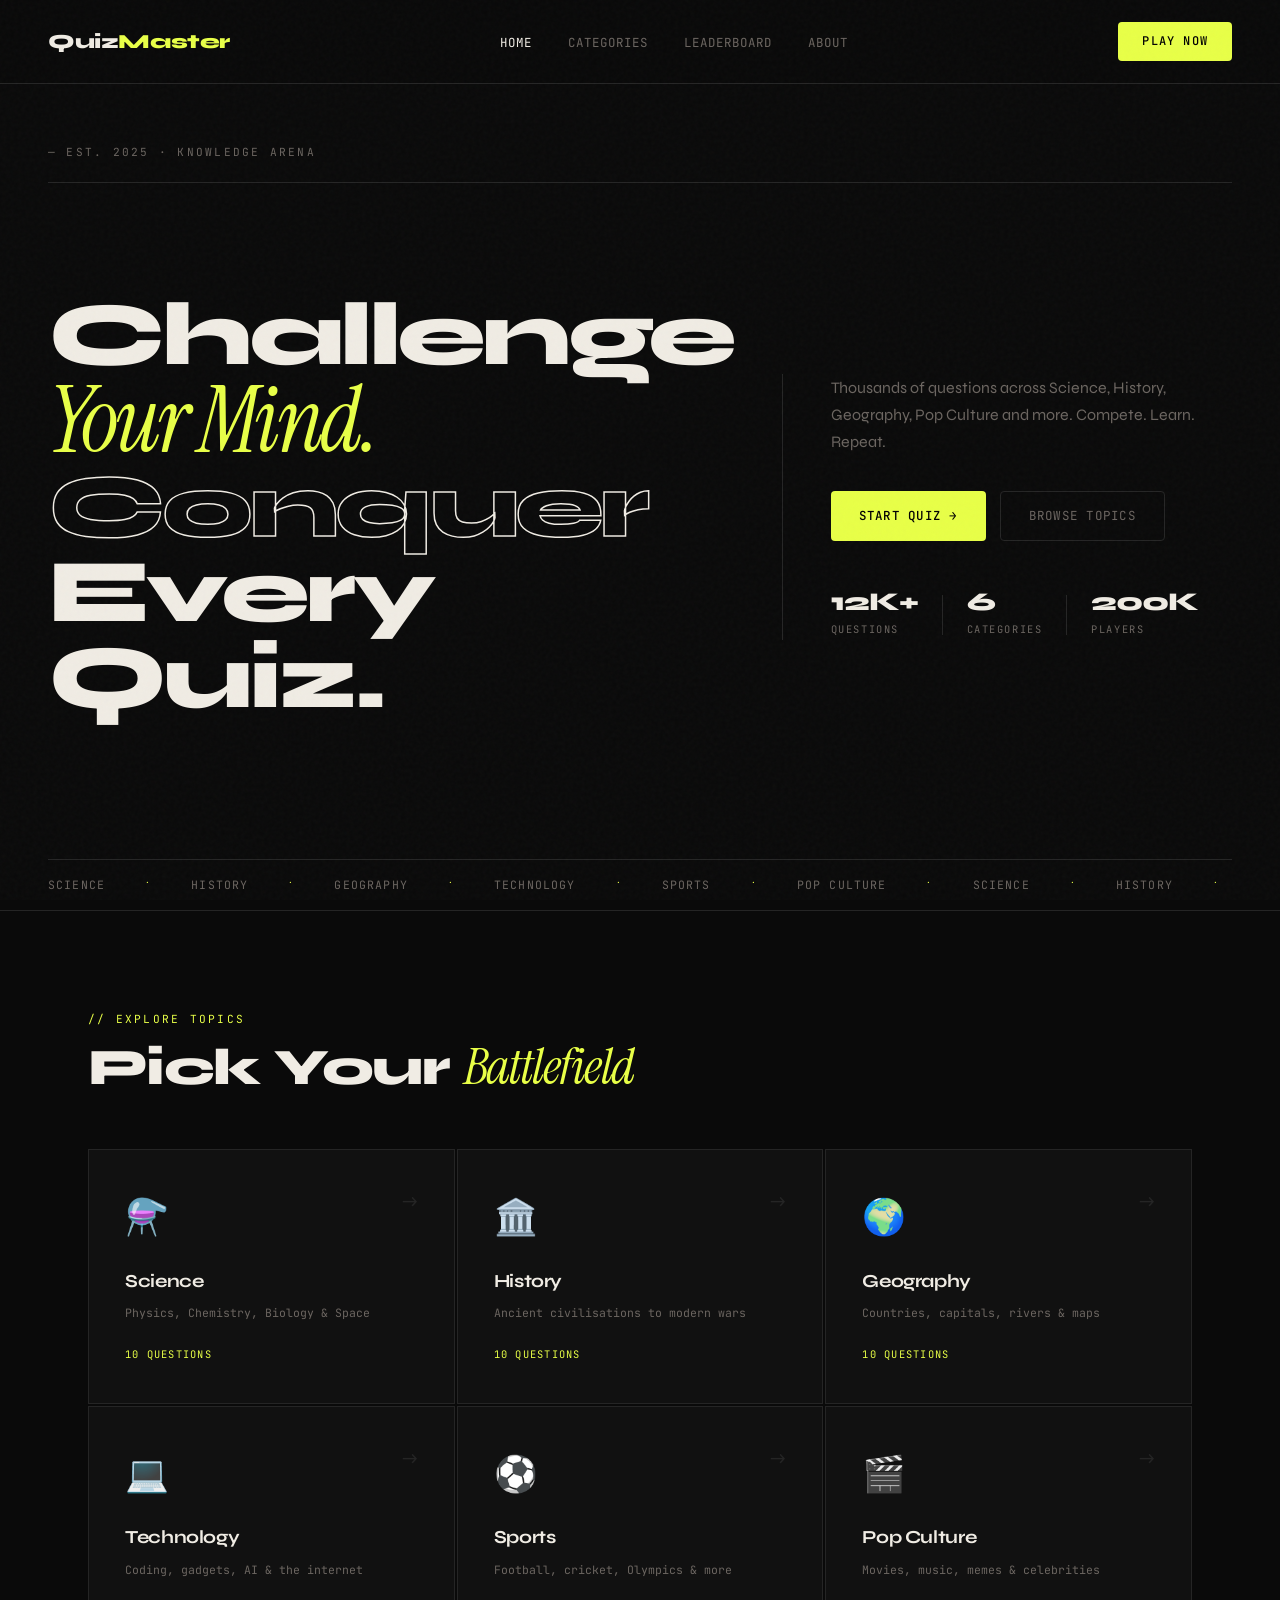
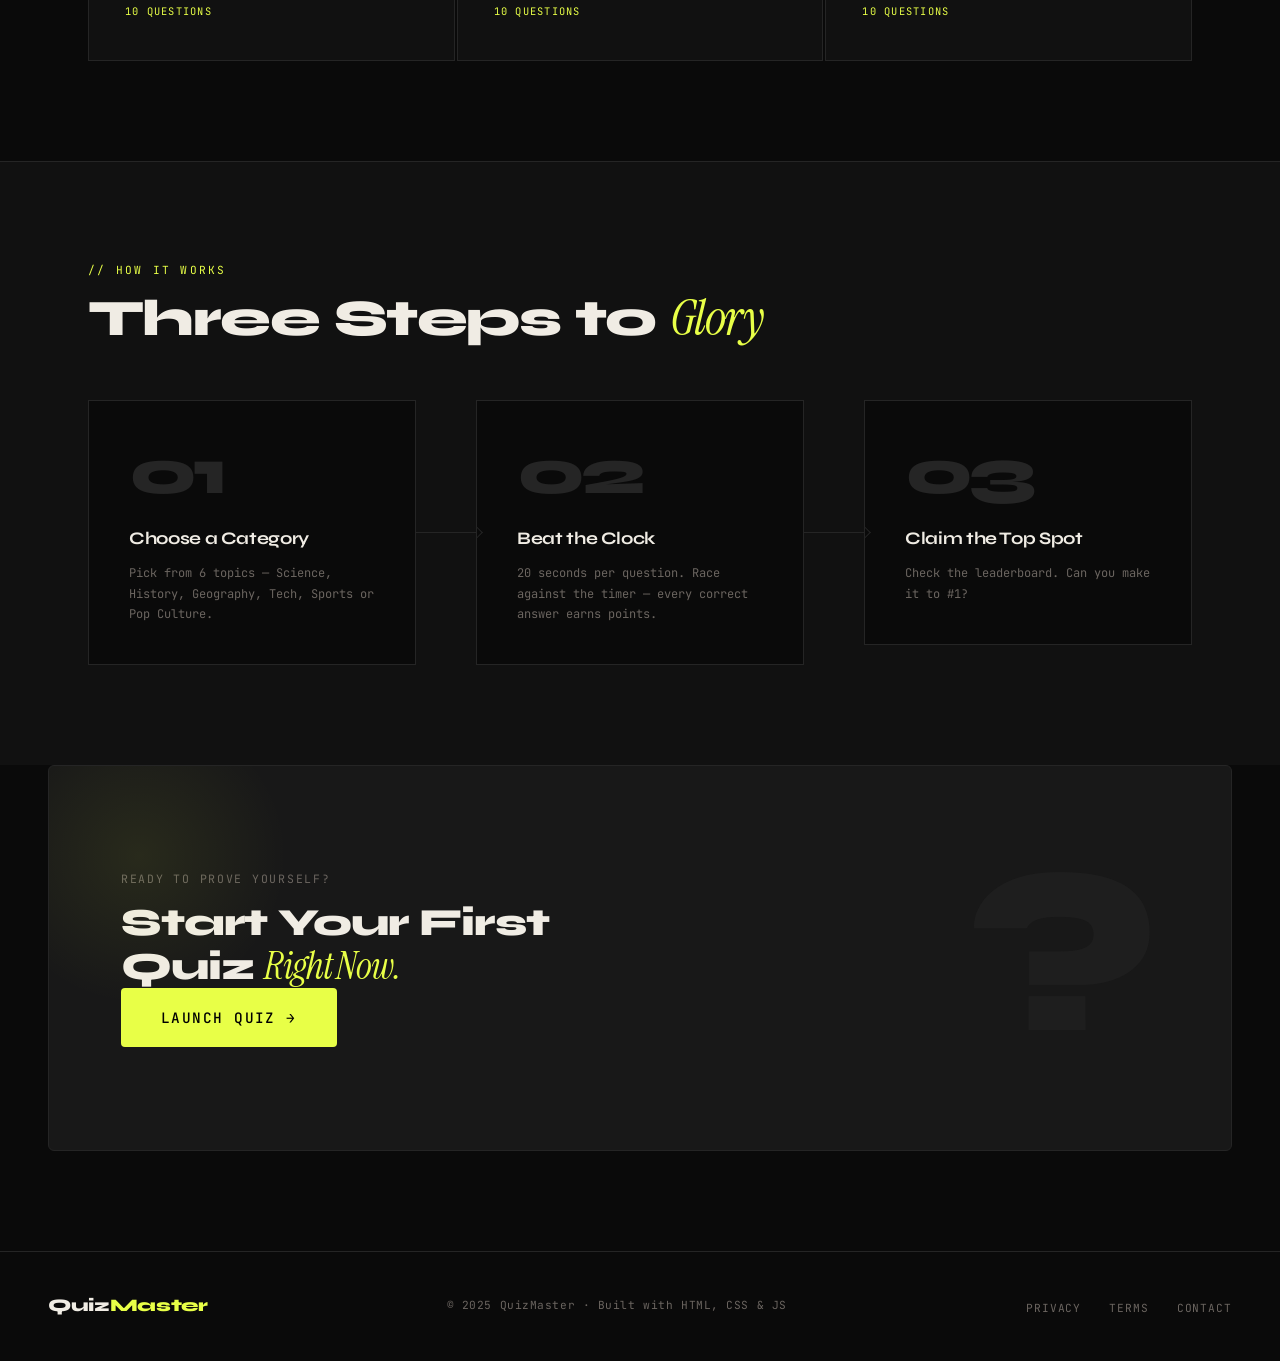
==== index.html @ 22745537 "Add files via upload" ====
<!DOCTYPE html>
<html lang="en">
<head>
  <meta charset="UTF-8"/>
  <meta name="viewport" content="width=device-width, initial-scale=1.0"/>
  <title>QuizMaster — Test Your Knowledge</title>
  <link rel="preconnect" href="https://fonts.googleapis.com">
  <link rel="preconnect" href="https://fonts.gstatic.com" crossorigin>
  <link href="https://fonts.googleapis.com/css2?family=Syne:wght@400;700;800&family=Instrument+Serif:ital@0;1&family=JetBrains+Mono:wght@400;500&display=swap" rel="stylesheet">
  <link rel="stylesheet" href="style.css">
  <link rel="stylesheet" href="index.css">
</head>
<body>
 
<div class="noise"></div>
 
<!-- NAVBAR -->
<nav class="navbar">
  <div class="nav-logo">Quiz<span>Master</span></div>
  <ul class="nav-links">
    <li><a href="index.html" class="active">Home</a></li>
    <li><a href="categories.html">Categories</a></li>
    <li><a href="leaderboard.html">Leaderboard</a></li>
    <li><a href="about.html">About</a></li>
  </ul>
  <a href="quiz.html" class="nav-cta">Play Now</a>
</nav>
 
<!-- ░░ HERO ░░ -->
<section class="hero">
  <div class="hero-tag">— Est. 2025 · Knowledge Arena</div>
 
  <h1 class="hero-title">
    Challenge<br>
    <em>Your Mind.</em><br>
    <span class="outline-text">Conquer</span><br>
    Every Quiz.
  </h1>
 
  <div class="hero-right">
    <p class="hero-desc">
      Thousands of questions across Science, History, Geography,
      Pop Culture and more. Compete. Learn. Repeat.
    </p>
    <div class="hero-actions">
      <a href="quiz.html"       class="btn btn-primary">Start Quiz →</a>
      <a href="categories.html" class="btn btn-ghost">Browse Topics</a>
    </div>
    <div class="hero-stats">
      <div class="stat">
        <span class="stat-num">12K+</span>
        <span class="stat-label">Questions</span>
      </div>
      <div class="stat-div"></div>
      <div class="stat">
        <span class="stat-num">6</span>
        <span class="stat-label">Categories</span>
      </div>
      <div class="stat-div"></div>
      <div class="stat">
        <span class="stat-num">200K</span>
        <span class="stat-label">Players</span>
      </div>
    </div>
  </div>
  <div class="ticker-wrap">
    <div class="ticker">
      <span>Science</span><span>·</span>
      <span>History</span><span>·</span>
      <span>Geography</span><span>·</span>
      <span>Technology</span><span>·</span>
      <span>Sports</span><span>·</span>
      <span>Pop Culture</span><span>·</span>
      <span>Science</span><span>·</span>
      <span>History</span><span>·</span>
      <span>Geography</span><span>·</span>
      <span>Technology</span><span>·</span>
      <span>Sports</span><span>·</span>
      <span>Pop Culture</span><span>·</span>
    </div>
  </div>
</section>
 
<!-- ░░ CATEGORIES PREVIEW ░░ -->
<section class="home-cats" id="categories">
  <div class="home-cats-inner">
    <div class="section-header">
      <p class="section-tag">// explore topics</p>
      <h2 class="section-title">Pick Your <em>Battlefield</em></h2>
    </div>
    <div class="cat-grid">
      <a href="quiz.html?cat=science"    class="cat-card" style="--cc:#3a8fff">
        <div class="cat-icon">⚗️</div><h3>Science</h3>
        <p>Physics, Chemistry, Biology &amp; Space</p>
        <span class="cat-count">10 Questions</span><div class="cat-arrow">→</div>
      </a>
      <a href="quiz.html?cat=history"    class="cat-card" style="--cc:#ff5c3a">
        <div class="cat-icon">🏛️</div><h3>History</h3>
        <p>Ancient civilisations to modern wars</p>
        <span class="cat-count">10 Questions</span><div class="cat-arrow">→</div>
      </a>
      <a href="quiz.html?cat=geography"  class="cat-card" style="--cc:#4cde7f">
        <div class="cat-icon">🌍</div><h3>Geography</h3>
        <p>Countries, capitals, rivers &amp; maps</p>
        <span class="cat-count">10 Questions</span><div class="cat-arrow">→</div>
      </a>
      <a href="quiz.html?cat=technology" class="cat-card" style="--cc:#e8ff47">
        <div class="cat-icon">💻</div><h3>Technology</h3>
        <p>Coding, gadgets, AI &amp; the internet</p>
        <span class="cat-count">10 Questions</span><div class="cat-arrow">→</div>
      </a>
      <a href="quiz.html?cat=sports"     class="cat-card" style="--cc:#ff3a7a">
        <div class="cat-icon">⚽</div><h3>Sports</h3>
        <p>Football, cricket, Olympics &amp; more</p>
        <span class="cat-count">10 Questions</span><div class="cat-arrow">→</div>
      </a>
      <a href="quiz.html?cat=popculture" class="cat-card" style="--cc:#c03aff">
        <div class="cat-icon">🎬</div><h3>Pop Culture</h3>
        <p>Movies, music, memes &amp; celebrities</p>
        <span class="cat-count">10 Questions</span><div class="cat-arrow">→</div>
      </a>
    </div>
  </div>
</section>
 
<!-- ░░ HOW IT WORKS ░░ -->
<section class="how">
  <div class="how-inner">
    <div class="section-header">
      <p class="section-tag">// how it works</p>
      <h2 class="section-title">Three Steps to <em>Glory</em></h2>
    </div>
    <div class="steps">
      <div class="step">
        <div class="step-num">01</div>
        <h3>Choose a Category</h3>
        <p>Pick from 6 topics — Science, History, Geography, Tech, Sports or Pop Culture.</p>
      </div>
      <div class="step-conn"></div>
      <div class="step">
        <div class="step-num">02</div>
        <h3>Beat the Clock</h3>
        <p>20 seconds per question. Race against the timer — every correct answer earns points.</p>
      </div>
      <div class="step-conn"></div>
      <div class="step">
        <div class="step-num">03</div>
        <h3>Claim the Top Spot</h3>
        <p>Check the leaderboard. Can you make it to #1?</p>
      </div>
    </div>
  </div>
</section>
 
<!-- ░░ CTA BANNER ░░ -->
<section class="cta-banner">
  <div class="cta-inner">
    <p class="cta-sub">Ready to prove yourself?</p>
    <h2 class="cta-title">Start Your First Quiz <em>Right Now.</em></h2>
    <a href="quiz.html" class="btn btn-primary btn-large">Launch Quiz →</a>
  </div>
  <div class="cta-deco">?</div>
</section>
 
<!-- FOOTER -->
<footer class="footer">
  <div class="footer-logo">Quiz<span>Master</span></div>
  <p class="footer-copy">© 2025 QuizMaster · Built with HTML, CSS &amp; JS</p>
  <ul class="footer-links">
    <li><a href="#">Privacy</a></li>
    <li><a href="#">Terms</a></li>
    <li><a href="about.html">Contact</a></li>
  </ul>
</footer>
 
</body>
</html>
---- style.css ----
:root {
  --bg:       #0a0a0a;
  --surface:  #111111;
  --surface2: #181818;
  --border:   #252525;
  --text:     #f0ece4;
  --muted:    #6b6560;
  --accent:   #e8ff47;
  --accent2:  #ff5c3a;
  --accent3:  #3a8fff;
  --green:    #4cde7f;
  --purple:   #c03aff;
  --font-display: 'Syne', sans-serif;
  --font-serif:   'Instrument Serif', serif;
  --font-mono:    'JetBrains Mono', monospace;
  --radius: 4px;
  --ease:   0.22s cubic-bezier(0.4,0,0.2,1);
}
 
/* ── RESET ── */
*, *::before, *::after { box-sizing: border-box; margin: 0; padding: 0; }
html { scroll-behavior: smooth; }
body { background: var(--bg); color: var(--text); font-family: var(--font-display); font-size: 16px; line-height: 1.6; overflow-x: hidden; }
a    { color: inherit; text-decoration: none; }
ul   { list-style: none; }
button { font-family: inherit; }
 
/* ── NOISE OVERLAY ── */
.noise {
  position: fixed; inset: 0; pointer-events: none; z-index: 999; opacity: .03;
  background-image: url("data:image/svg+xml,%3Csvg viewBox='0 0 256 256' xmlns='http://www.w3.org/2000/svg'%3E%3Cfilter id='n'%3E%3CfeTurbulence type='fractalNoise' baseFrequency='0.9' numOctaves='4' stitchTiles='stitch'/%3E%3C/filter%3E%3Crect width='100%25' height='100%25' filter='url(%23n)'/%3E%3C/svg%3E");
}
 
/* ═══════════════════════════════════════════
   NAVBAR
═══════════════════════════════════════════ */
.navbar {
  display: flex; align-items: center; justify-content: space-between;
  padding: 22px 48px; border-bottom: 1px solid var(--border);
  position: sticky; top: 0; z-index: 100;
  background: rgba(10,10,10,.92); backdrop-filter: blur(12px);
  animation: fadeDown .6s ease both;
}
.nav-logo { font-size: 1.25rem; font-weight: 800; letter-spacing: -.02em; }
.nav-logo span { color: var(--accent); }
.nav-links { display: flex; gap: 36px; }
.nav-links a {
  font-family: var(--font-mono); font-size: .78rem; letter-spacing: .08em;
  text-transform: uppercase; color: var(--muted); transition: color var(--ease);
}
.nav-links a:hover, .nav-links a.active { color: var(--text); }
.nav-cta {
  font-family: var(--font-mono); font-size: .75rem; letter-spacing: .1em;
  text-transform: uppercase; padding: 10px 24px; background: var(--accent);
  color: #000; font-weight: 500; border-radius: var(--radius);
  transition: transform var(--ease), box-shadow var(--ease);
}
.nav-cta:hover { transform: translate(-2px,-2px); box-shadow: 4px 4px 0 rgba(232,255,71,.3); }
 
/* ═══════════════════════════════════════════
   BUTTONS
═══════════════════════════════════════════ */
.btn {
  display: inline-flex; align-items: center; cursor: pointer;
  font-family: var(--font-mono); font-size: .78rem; letter-spacing: .1em;
  text-transform: uppercase; padding: 14px 28px; border-radius: var(--radius);
  border: none; transition: all var(--ease);
}
.btn-primary { background: var(--accent); color: #000; font-weight: 500; }
.btn-primary:hover { transform: translate(-3px,-3px); box-shadow: 6px 6px 0 rgba(232,255,71,.25); }
.btn-ghost   { border: 1px solid var(--border); color: var(--muted); background: transparent; }
.btn-ghost:hover { border-color: var(--text); color: var(--text); }
.btn-large   { font-size: .9rem; padding: 18px 40px; }
 
/* ═══════════════════════════════════════════
   SECTION HELPERS
═══════════════════════════════════════════ */
.section-tag {
  font-family: var(--font-mono); font-size: .7rem; letter-spacing: .2em;
  text-transform: uppercase; color: var(--accent); margin-bottom: 12px;
}
.section-title {
  font-size: clamp(2rem,4vw,3.2rem); font-weight: 800;
  letter-spacing: -.03em; line-height: 1;
}
.section-title em { font-family: var(--font-serif); font-style: italic; font-weight: 400; color: var(--accent); }
 
/* ═══════════════════════════════════════════
   CATEGORY CARDS (shared)
═══════════════════════════════════════════ */
.cat-card {
  position: relative; display: flex; flex-direction: column;
  padding: 40px 36px; border: 1px solid var(--border); background: var(--surface);
  overflow: hidden; transition: background var(--ease), transform var(--ease); cursor: pointer;
}
.cat-card::before {
  content: ''; position: absolute; inset: 0;
  background: var(--cc, var(--accent)); opacity: 0; transition: opacity var(--ease);
}
.cat-card:hover::before { opacity: .06; }
.cat-card:hover { transform: translateY(-4px); }
.cat-icon  { font-size: 2.2rem; margin-bottom: 20px; }
.cat-card h3 { font-size: 1.15rem; font-weight: 700; letter-spacing: -.02em; margin-bottom: 8px; }
.cat-card p  { font-family: var(--font-mono); font-size: .72rem; color: var(--muted); line-height: 1.6; flex: 1; }
.cat-count   { font-family: var(--font-mono); font-size: .65rem; letter-spacing: .12em; text-transform: uppercase; color: var(--accent); margin-top: 24px; }
.cat-arrow   { position: absolute; top: 36px; right: 36px; font-size: 1.2rem; color: var(--border); transition: all var(--ease); }
.cat-card:hover .cat-arrow { color: var(--text); transform: translate(4px,-4px); }
 
/* ═══════════════════════════════════════════
   FOOTER
═══════════════════════════════════════════ */
.footer {
  border-top: 1px solid var(--border); padding: 40px 48px;
  display: flex; align-items: center; justify-content: space-between; flex-wrap: wrap; gap: 20px;
}
.footer-logo { font-size: 1.1rem; font-weight: 800; letter-spacing: -.02em; }
.footer-logo span { color: var(--accent); }
.footer-copy { font-family: var(--font-mono); font-size: .7rem; letter-spacing: .05em; color: var(--muted); }
.footer-links { display: flex; gap: 28px; }
.footer-links a {
  font-family: var(--font-mono); font-size: .7rem; letter-spacing: .08em;
  text-transform: uppercase; color: var(--muted); transition: color var(--ease);
}
.footer-links a:hover { color: var(--text); }
 
/* ═══════════════════════════════════════════
   ANIMATIONS
═══════════════════════════════════════════ */
@keyframes fadeDown { from { opacity:0; transform:translateY(-16px); } to { opacity:1; transform:translateY(0); } }
@keyframes fadeIn   { from { opacity:0; transform:translateY(24px);  } to { opacity:1; transform:translateY(0); } }
@keyframes ticker   { from { transform:translateX(0); } to { transform:translateX(-50%); } }
@keyframes blink    { from { opacity:1; } to { opacity:.4; } }
@keyframes pulse    { from { transform:scale(1); } to { transform:scale(1.04); } }
 
/* ═══════════════════════════════════════════
   RESPONSIVE SHARED
═══════════════════════════════════════════ */
@media (max-width: 1024px) {
  .navbar { padding: 20px 28px; }
  .footer { padding: 36px 28px; }
}
@media (max-width: 768px) {
  .nav-links { display: none; }
  .navbar    { padding: 18px 24px; }
  .footer    { padding: 32px 24px; flex-direction: column; align-items: flex-start; gap: 16px; }
}
---- index.css ----
.hero {
  min-height: calc(100vh - 73px);
  display: grid;
  grid-template-columns: 1fr 1fr;
  grid-template-rows: auto 1fr auto;
  padding: 60px 48px 0;
  border-bottom: 1px solid var(--border);
  animation: fadeIn .8s ease .1s both;
}
.hero-tag {
  grid-column: 1 / -1;
  font-family: var(--font-mono); font-size: .7rem; letter-spacing: .2em;
  text-transform: uppercase; color: var(--muted);
  margin-bottom: 32px; padding-bottom: 20px; border-bottom: 1px solid var(--border);
}
.hero-title {
  font-size: clamp(3.5rem,7vw,7rem); font-weight: 800;
  line-height: .95; letter-spacing: -.04em; align-self: center; padding-right: 48px;
}
.hero-title em { font-family: var(--font-serif); font-style: italic; font-weight: 400; color: var(--accent); }
.outline-text  { -webkit-text-stroke: 1.5px var(--text); color: transparent; }
 
.hero-right {
  align-self: center; padding-left: 48px; border-left: 1px solid var(--border);
}
.hero-desc { font-size: 1rem; color: var(--muted); line-height: 1.7; max-width: 380px; margin-bottom: 36px; }
.hero-actions { display: flex; gap: 14px; margin-bottom: 48px; }
 
.hero-stats { display: flex; align-items: center; gap: 24px; }
.stat-num   { display: block; font-size: 1.6rem; font-weight: 800; letter-spacing: -.04em; line-height: 1; }
.stat-label { font-family: var(--font-mono); font-size: .65rem; letter-spacing: .15em; text-transform: uppercase; color: var(--muted); }
.stat-div   { width: 1px; height: 40px; background: var(--border); }
 
/* TICKER */
.ticker-wrap {
  grid-column: 1 / -1; overflow: hidden;
  border-top: 1px solid var(--border); padding: 16px 0; margin-top: 60px;
}
.ticker {
  display: flex; gap: 40px; white-space: nowrap;
  animation: ticker 16s linear infinite;
  font-family: var(--font-mono); font-size: .72rem; letter-spacing: .1em;
  text-transform: uppercase; color: var(--muted);
}
.ticker span:nth-child(even) { color: var(--accent); font-size: .5rem; }
 
/* ── HOME CATEGORIES ── */
.home-cats { padding: 100px 0; }
.home-cats-inner { max-width: 1200px; margin: 0 auto; padding: 0 48px; }
.section-header  { margin-bottom: 56px; }
 
.cat-grid {
  display: grid; grid-template-columns: repeat(3,1fr); gap: 2px;
}
 
/* ── HOW IT WORKS ── */
.how { padding: 100px 0; border-top: 1px solid var(--border); background: var(--surface); }
.how-inner { max-width: 1200px; margin: 0 auto; padding: 0 48px; }
.steps { display: flex; align-items: flex-start; margin-top: 56px; }
.step  { flex: 1; padding: 40px; border: 1px solid var(--border); background: var(--bg); }
.step-num { font-size: 4rem; font-weight: 800; letter-spacing: -.06em; color: var(--border); line-height: 1; margin-bottom: 20px; }
.step h3  { font-size: 1.1rem; font-weight: 700; margin-bottom: 10px; letter-spacing: -.02em; }
.step p   { font-family: var(--font-mono); font-size: .75rem; color: var(--muted); line-height: 1.7; }
.step-conn {
  width: 60px; height: 1px; background: var(--border); align-self: center; flex-shrink: 0; position: relative;
}
.step-conn::after {
  content: ''; position: absolute; right: -5px; top: -4px;
  width: 9px; height: 9px; border-top: 1px solid var(--border); border-right: 1px solid var(--border); transform: rotate(45deg);
}
 
/* ── CTA BANNER ── */
.cta-banner {
  margin: 0 48px 100px; padding: 80px 72px;
  background: var(--surface2); border: 1px solid var(--border); border-radius: 6px;
  display: flex; align-items: center; justify-content: space-between;
  position: relative; overflow: hidden;
}
.cta-banner::before {
  content: ''; position: absolute; top: -60px; left: -60px; width: 300px; height: 300px;
  background: radial-gradient(circle,rgba(232,255,71,.08) 0%,transparent 70%); pointer-events: none;
}
.cta-sub   { font-family: var(--font-mono); font-size: .72rem; letter-spacing: .15em; text-transform: uppercase; color: var(--muted); margin-bottom: 14px; }
.cta-title { font-size: clamp(1.6rem,3vw,2.8rem); font-weight: 800; letter-spacing: -.03em; line-height: 1.1; max-width: 500px; }
.cta-title em { font-family: var(--font-serif); font-style: italic; font-weight: 400; color: var(--accent); }
.cta-deco  { font-size: 14rem; font-weight: 800; color: var(--border); line-height: 1; user-select: none; opacity: .5; }
 
/* ── RESPONSIVE ── */
@media (max-width: 1024px) {
  .hero, .home-cats-inner, .how-inner { padding-left: 28px; padding-right: 28px; }
  .cat-grid { grid-template-columns: repeat(2,1fr); }
  .cta-banner { margin: 0 28px 80px; padding: 56px 48px; }
}
@media (max-width: 768px) {
  .hero { grid-template-columns: 1fr; padding: 40px 24px 0; min-height: auto; }
  .hero-title { padding-right: 0; margin-bottom: 40px; }
  .hero-right { padding-left: 0; border-left: none; border-top: 1px solid var(--border); padding-top: 40px; }
  .cat-grid  { grid-template-columns: 1fr; }
  .home-cats-inner, .how-inner { padding: 0 24px; }
  .steps { flex-direction: column; gap: 16px; }
  .step-conn { width: 1px; height: 40px; align-self: flex-start; margin-left: 58px; }
  .step-conn::after { right: -4px; top: auto; bottom: -5px; transform: rotate(135deg); }
  .cta-banner { margin: 0 24px 64px; padding: 48px 32px; flex-direction: column; align-items: flex-start; gap: 24px; }
  .cta-deco   { display: none; }
}
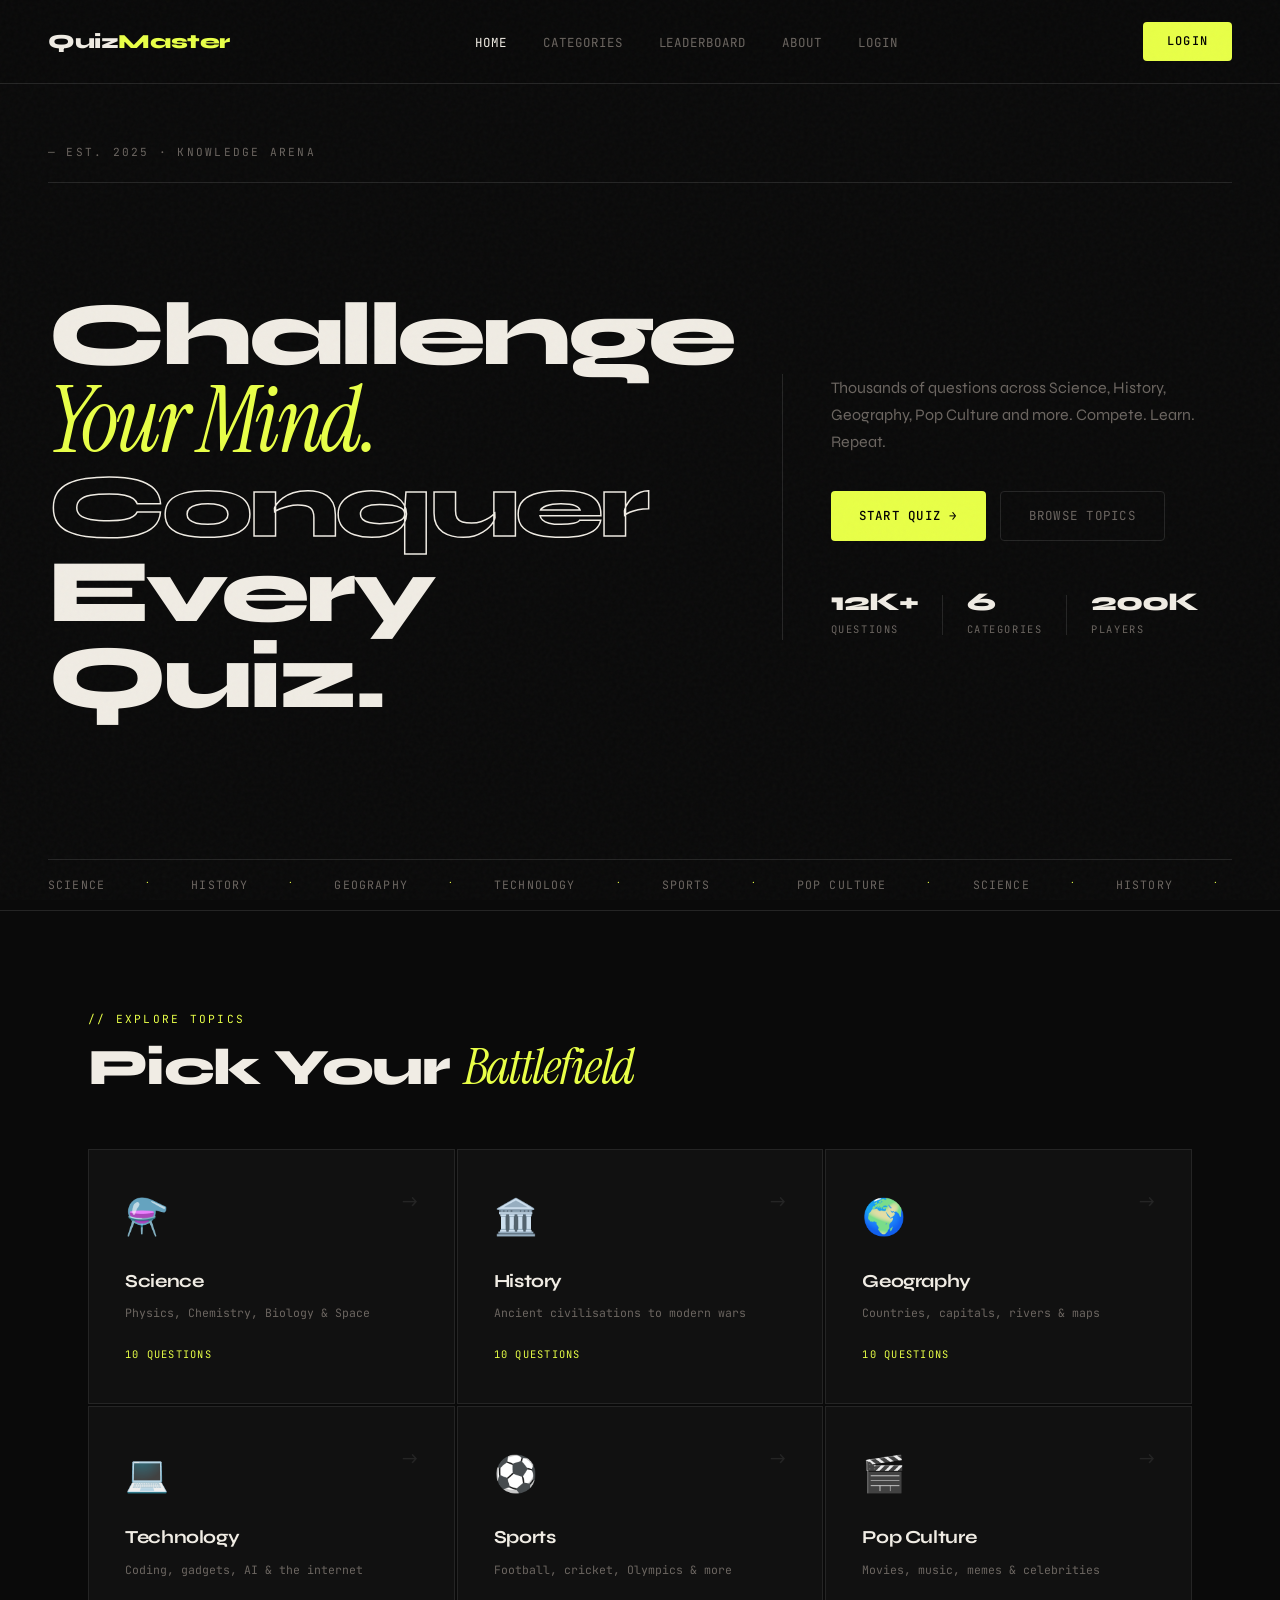
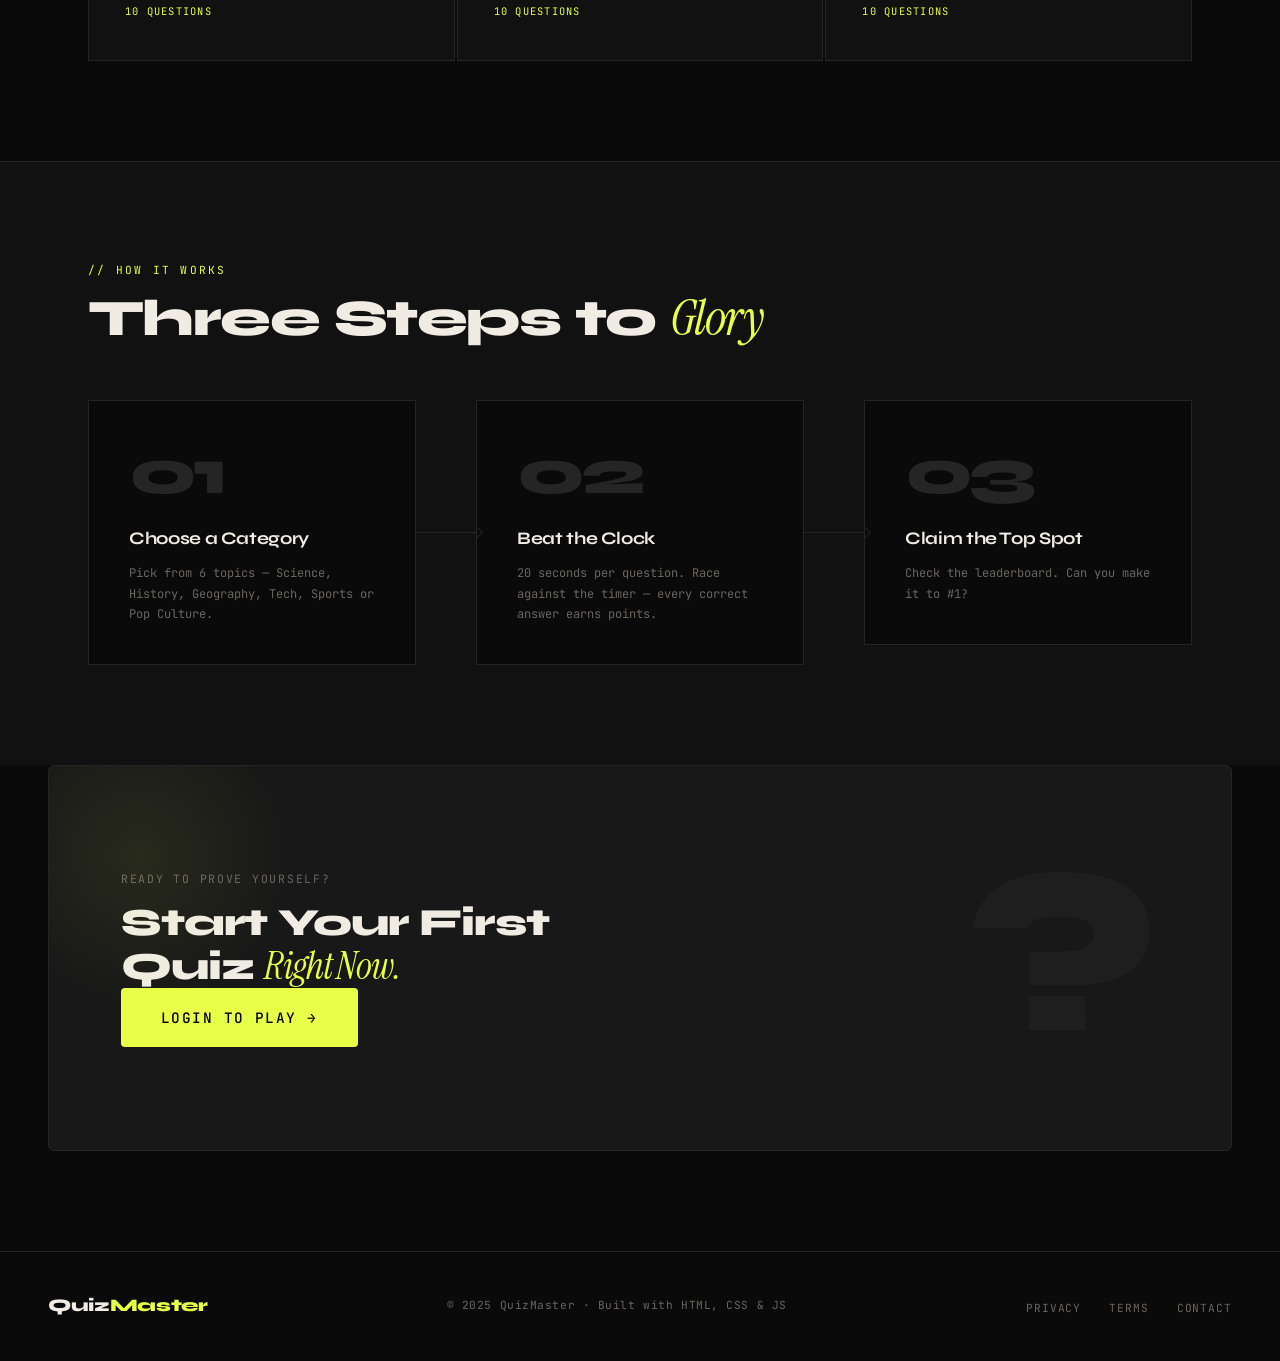
==== commit ebc7b193: "Update index.html" ====
--- a/index.html
+++ b/index.html
@@ -11,9 +11,9 @@
   <link rel="stylesheet" href="index.css">
 </head>
 <body>
- 
+
 <div class="noise"></div>
- 
+
 <!-- NAVBAR -->
 <nav class="navbar">
   <div class="nav-logo">Quiz<span>Master</span></div>
@@ -22,28 +22,29 @@
     <li><a href="categories.html">Categories</a></li>
     <li><a href="leaderboard.html">Leaderboard</a></li>
     <li><a href="about.html">About</a></li>
+    <li><a href="login.html">Login</a></li>
   </ul>
-  <a href="quiz.html" class="nav-cta">Play Now</a>
+  <a href="login.html" class="nav-cta">Login</a>
 </nav>
- 
+
 <!-- ░░ HERO ░░ -->
 <section class="hero">
   <div class="hero-tag">— Est. 2025 · Knowledge Arena</div>
- 
+
   <h1 class="hero-title">
     Challenge<br>
     <em>Your Mind.</em><br>
     <span class="outline-text">Conquer</span><br>
     Every Quiz.
   </h1>
- 
+
   <div class="hero-right">
     <p class="hero-desc">
       Thousands of questions across Science, History, Geography,
       Pop Culture and more. Compete. Learn. Repeat.
     </p>
     <div class="hero-actions">
-      <a href="quiz.html"       class="btn btn-primary">Start Quiz →</a>
+      <a href="login.html" class="btn btn-primary">Start Quiz →</a>
       <a href="categories.html" class="btn btn-ghost">Browse Topics</a>
     </div>
     <div class="hero-stats">
@@ -80,7 +81,7 @@
     </div>
   </div>
 </section>
- 
+
 <!-- ░░ CATEGORIES PREVIEW ░░ -->
 <section class="home-cats" id="categories">
   <div class="home-cats-inner">
@@ -89,17 +90,17 @@
       <h2 class="section-title">Pick Your <em>Battlefield</em></h2>
     </div>
     <div class="cat-grid">
-      <a href="quiz.html?cat=science"    class="cat-card" style="--cc:#3a8fff">
+      <a href="quiz.html?cat=science" class="cat-card" style="--cc:#3a8fff">
         <div class="cat-icon">⚗️</div><h3>Science</h3>
         <p>Physics, Chemistry, Biology &amp; Space</p>
         <span class="cat-count">10 Questions</span><div class="cat-arrow">→</div>
       </a>
-      <a href="quiz.html?cat=history"    class="cat-card" style="--cc:#ff5c3a">
+      <a href="quiz.html?cat=history" class="cat-card" style="--cc:#ff5c3a">
         <div class="cat-icon">🏛️</div><h3>History</h3>
         <p>Ancient civilisations to modern wars</p>
         <span class="cat-count">10 Questions</span><div class="cat-arrow">→</div>
       </a>
-      <a href="quiz.html?cat=geography"  class="cat-card" style="--cc:#4cde7f">
+      <a href="quiz.html?cat=geography" class="cat-card" style="--cc:#4cde7f">
         <div class="cat-icon">🌍</div><h3>Geography</h3>
         <p>Countries, capitals, rivers &amp; maps</p>
         <span class="cat-count">10 Questions</span><div class="cat-arrow">→</div>
@@ -109,7 +110,7 @@
         <p>Coding, gadgets, AI &amp; the internet</p>
         <span class="cat-count">10 Questions</span><div class="cat-arrow">→</div>
       </a>
-      <a href="quiz.html?cat=sports"     class="cat-card" style="--cc:#ff3a7a">
+      <a href="quiz.html?cat=sports" class="cat-card" style="--cc:#ff3a7a">
         <div class="cat-icon">⚽</div><h3>Sports</h3>
         <p>Football, cricket, Olympics &amp; more</p>
         <span class="cat-count">10 Questions</span><div class="cat-arrow">→</div>
@@ -122,7 +123,7 @@
     </div>
   </div>
 </section>
- 
+
 <!-- ░░ HOW IT WORKS ░░ -->
 <section class="how">
   <div class="how-inner">
@@ -151,17 +152,17 @@
     </div>
   </div>
 </section>
- 
+
 <!-- ░░ CTA BANNER ░░ -->
 <section class="cta-banner">
   <div class="cta-inner">
     <p class="cta-sub">Ready to prove yourself?</p>
     <h2 class="cta-title">Start Your First Quiz <em>Right Now.</em></h2>
-    <a href="quiz.html" class="btn btn-primary btn-large">Launch Quiz →</a>
+    <a href="login.html" class="btn btn-primary btn-large">Login to Play →</a>
   </div>
   <div class="cta-deco">?</div>
 </section>
- 
+
 <!-- FOOTER -->
 <footer class="footer">
   <div class="footer-logo">Quiz<span>Master</span></div>
@@ -172,7 +173,6 @@
     <li><a href="about.html">Contact</a></li>
   </ul>
 </footer>
- 
+
 </body>
 </html>
- 
